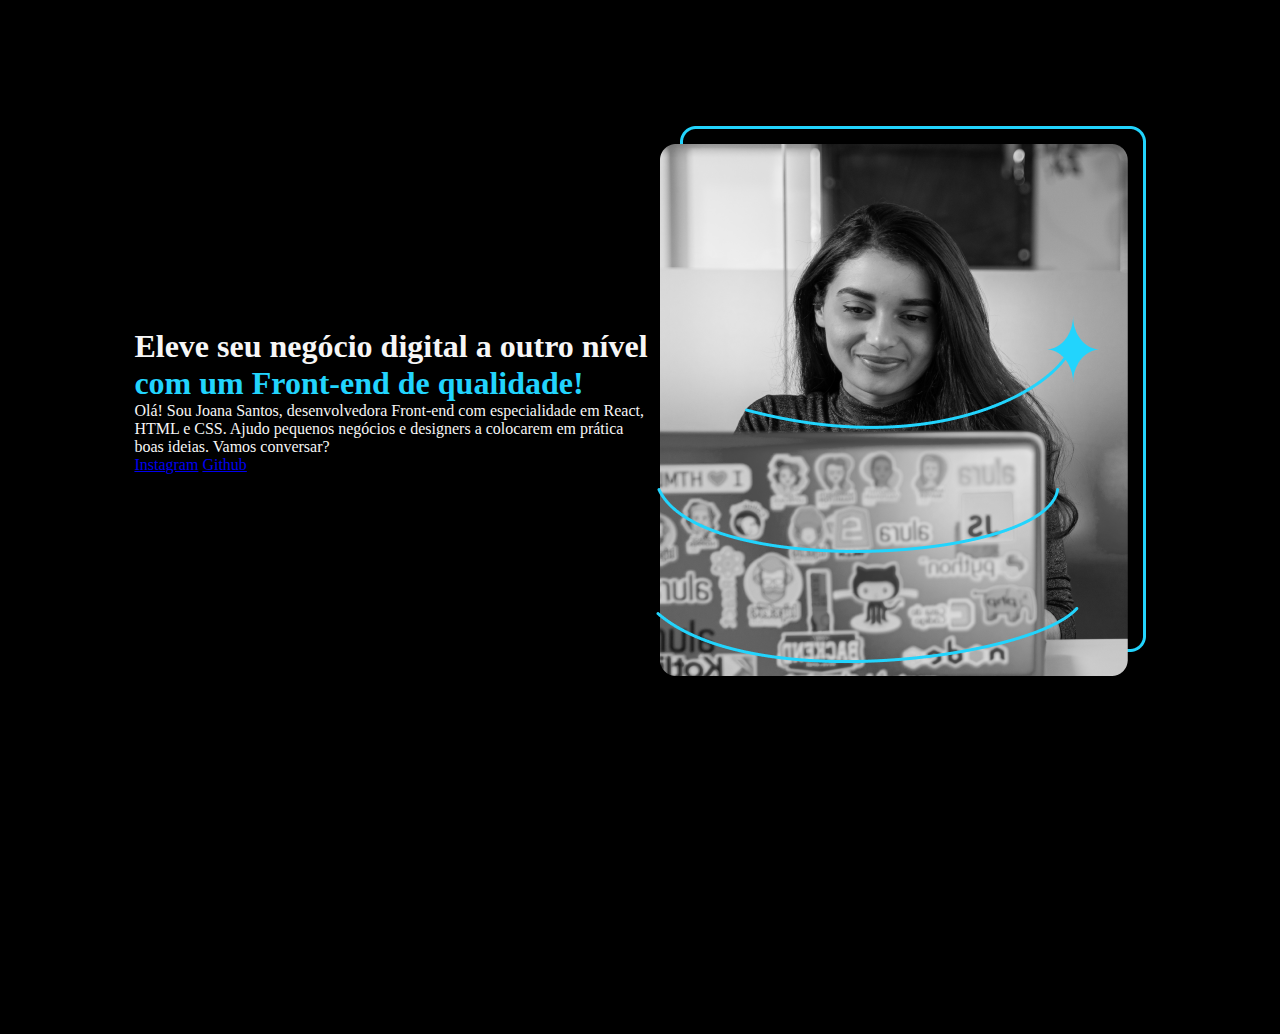
==== index.html @ 321b91aa "add files" ====
<!DOCTYPE html>
<html lang="pt-br">
<head>
    <meta charset="UTF-8">
    <meta http-equiv="X-UA-Compatible" content="IE=edge">
    <meta name="viewport" content="width=device-width, initial-scale=1.0">
    <title>Portifólio</title>
    <link rel="stylesheet" href="style.css">
</head>
<body>
    <header></header>
    <main class="apresentacao">
        <section>
        <h1>Eleve seu negócio digital a outro nível <strong class="titulo-destaque">com um Front-end de qualidade!</strong></h1>
        <p>Olá! Sou Joana Santos, desenvolvedora Front-end com especialidade em React, HTML e CSS. Ajudo pequenos negócios e designers a colocarem em prática boas ideias. Vamos conversar?</p>
        <a href="#">Instagram</a>
        <a href="https://github.com/lirasusejdev">Github</a>
        </section>
        <img src="imagem.png" alt="Imagem de uma mulher programando">
    </main>
    <footer></footer>
</body>
</html>
---- style.css ----
* {
    margin: 0;
    padding: 0;
}

body {
    height: 100vh;
    box-sizing: border-box;
    display: block;
    margin: 8px;
    background-color: #000000;
    color: #F6F6F6;
}

.titulo-destaque {
    color: #22D4FD;
}

.apresentacao {
    margin: 10%;
    display: flex;
    align-items: center;
    justify-content: space-between;
  
}
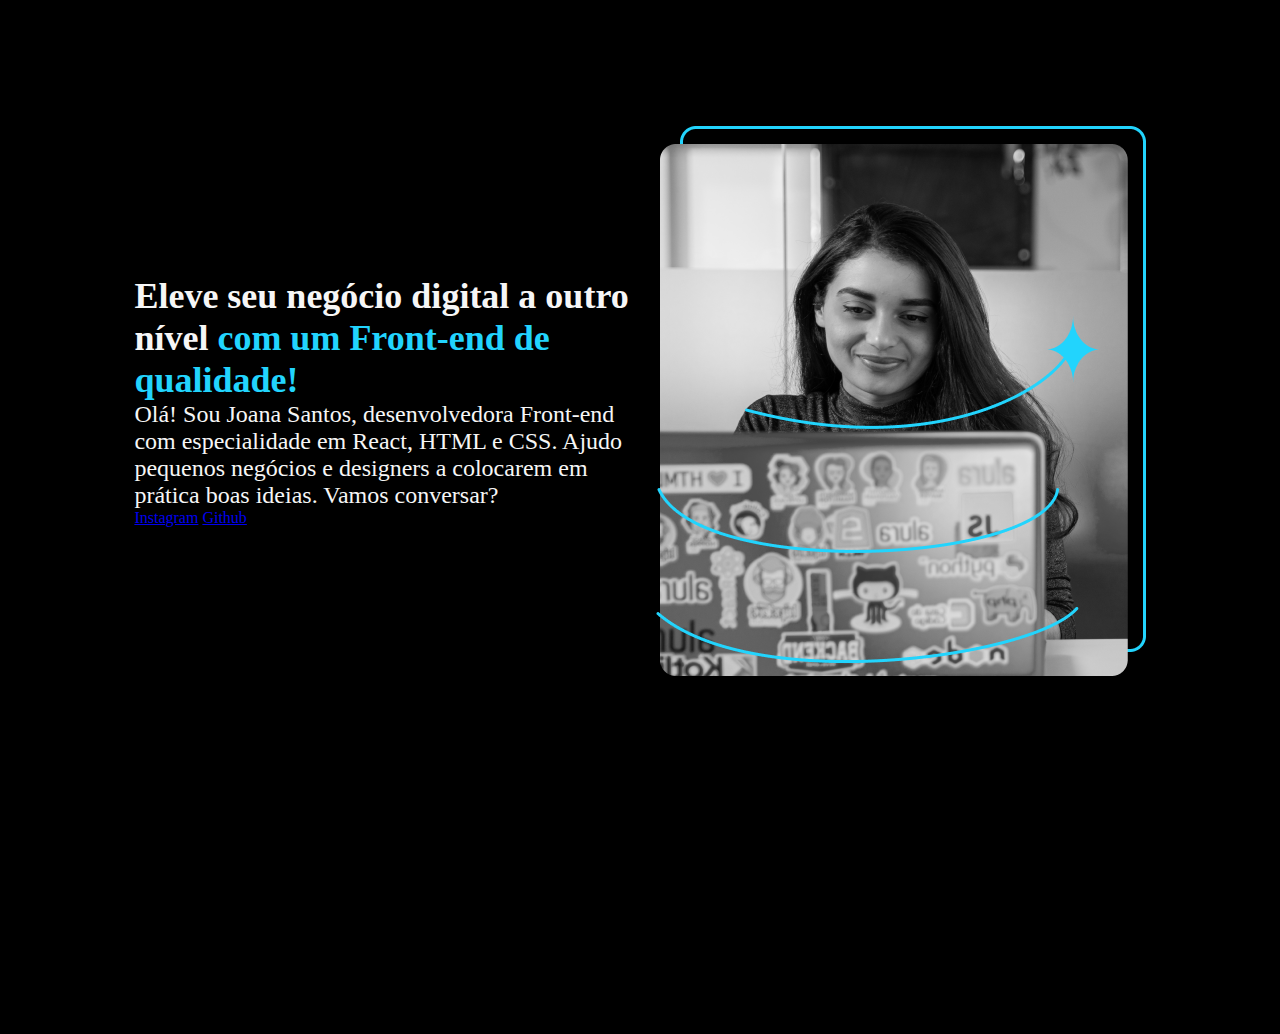
==== commit 42ca7566: "import fonts google" ====
--- a/index.html
+++ b/index.html
@@ -10,9 +10,9 @@
 <body>
     <header></header>
     <main class="apresentacao">
-        <section>
-        <h1>Eleve seu negócio digital a outro nível <strong class="titulo-destaque">com um Front-end de qualidade!</strong></h1>
-        <p>Olá! Sou Joana Santos, desenvolvedora Front-end com especialidade em React, HTML e CSS. Ajudo pequenos negócios e designers a colocarem em prática boas ideias. Vamos conversar?</p>
+        <section class="apresentacao__conteudo">
+        <h1 class="apresentacao__conteudo__titulo">Eleve seu negócio digital a outro nível <strong class="titulo-destaque">com um Front-end de qualidade!</strong></h1>
+        <p class="apresentacao__conteudo__texto">Olá! Sou Joana Santos, desenvolvedora Front-end com especialidade em React, HTML e CSS. Ajudo pequenos negócios e designers a colocarem em prática boas ideias. Vamos conversar?</p>
         <a href="#">Instagram</a>
         <a href="https://github.com/lirasusejdev">Github</a>
         </section>
--- a/style.css
+++ b/style.css
@@ -2,6 +2,8 @@
     margin: 0;
     padding: 0;
 }
+
+@import url('https://fonts.googleapis.com/css2?family=Krona+One&family=Montserrat:ital,wght@0,100..900;1,100..900&display=swap');
 
 body {
     height: 100vh;
@@ -22,4 +24,18 @@
     align-items: center;
     justify-content: space-between;
   
+}
+
+.apresentacao__conteudo {
+    width: 615px;
+}
+
+.apresentacao__conteudo__titulo {
+    font-size: 36px;
+    font-family: "Krona One", serif;;
+}
+
+.apresentacao__conteudo__texto {
+    font-size: 24px;
+    font-family: "Montserrat", serif;;
 }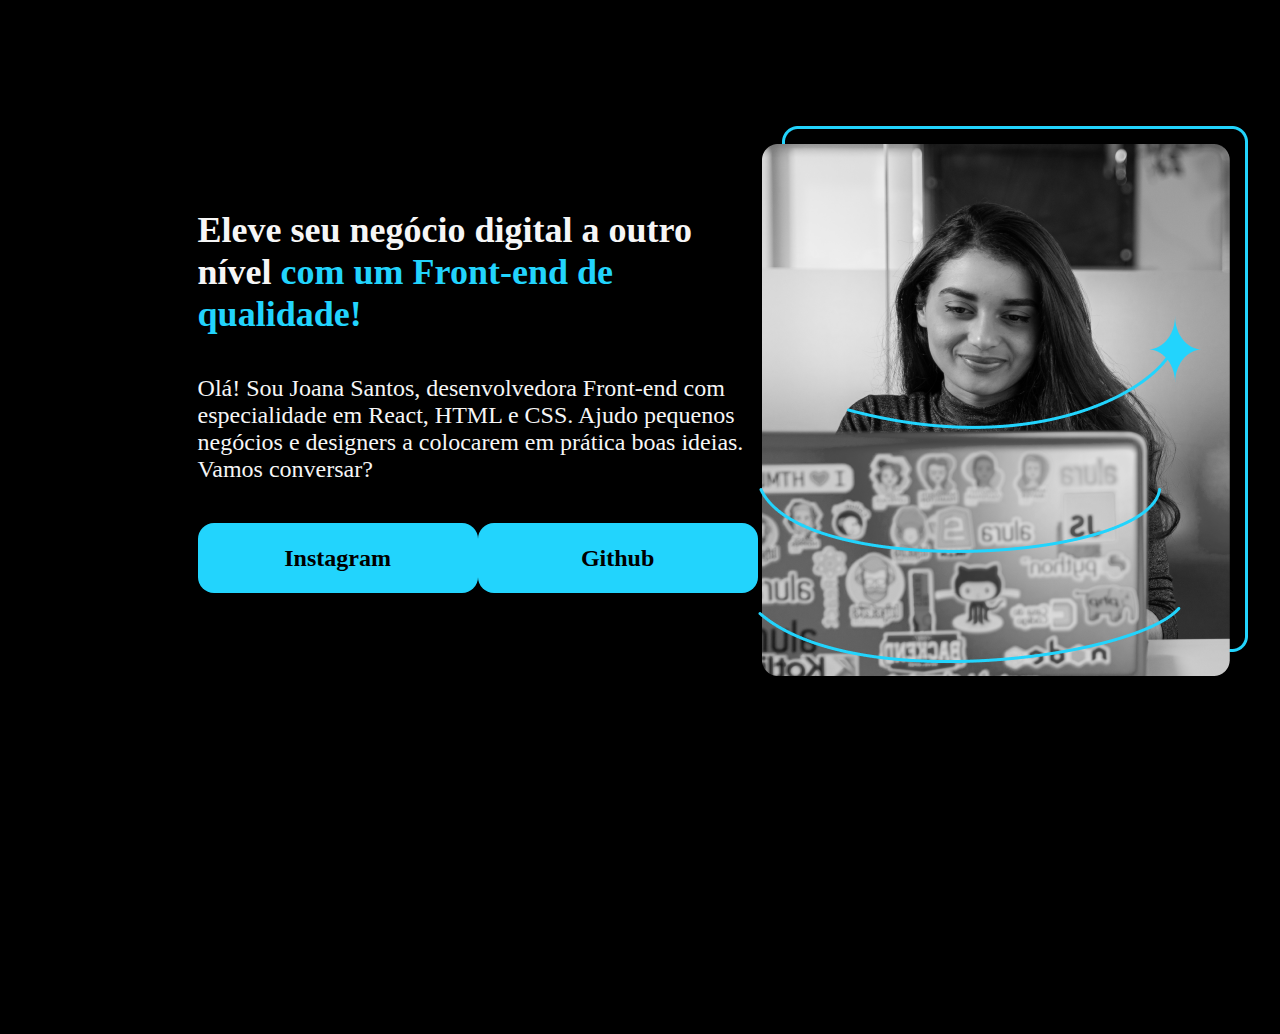
==== commit 32082ef5: "posicionamento de elementos" ====
--- a/index.html
+++ b/index.html
@@ -13,8 +13,10 @@
         <section class="apresentacao__conteudo">
         <h1 class="apresentacao__conteudo__titulo">Eleve seu negócio digital a outro nível <strong class="titulo-destaque">com um Front-end de qualidade!</strong></h1>
         <p class="apresentacao__conteudo__texto">Olá! Sou Joana Santos, desenvolvedora Front-end com especialidade em React, HTML e CSS. Ajudo pequenos negócios e designers a colocarem em prática boas ideias. Vamos conversar?</p>
-        <a href="#">Instagram</a>
-        <a href="https://github.com/lirasusejdev">Github</a>
+        <div class="apresentacao__links">
+             <a class="apresentacao__links__link" href="#">Instagram</a>
+             <a class="apresentacao__links__link" href="https://github.com/lirasusejdev">Github</a>
+        </div>
         </section>
         <img src="imagem.png" alt="Imagem de uma mulher programando">
     </main>
--- a/style.css
+++ b/style.css
@@ -19,7 +19,7 @@
 }
 
 .apresentacao {
-    margin: 10%;
+    margin: 10% 15%;
     display: flex;
     align-items: center;
     justify-content: space-between;
@@ -28,6 +28,9 @@
 
 .apresentacao__conteudo {
     width: 615px;
+    display: flex;
+    flex-direction: column;
+    gap: 40px;
 }
 
 .apresentacao__conteudo__titulo {
@@ -38,4 +41,22 @@
 .apresentacao__conteudo__texto {
     font-size: 24px;
     font-family: "Montserrat", serif;;
+}
+
+.apresentacao__links {
+    display: flex;
+    justify-content: space-between;
+}
+
+.apresentacao__links__link {
+    background-color: #22D4FD;
+    width: 280px;
+    text-align: center;
+    border-radius: 16px;
+    font-size: 24px;
+    font-weight: 600;
+    padding: 21.5px 0;
+    text-decoration: none;
+    color: #000000;
+    font-family: "Montserrat", serif;
 }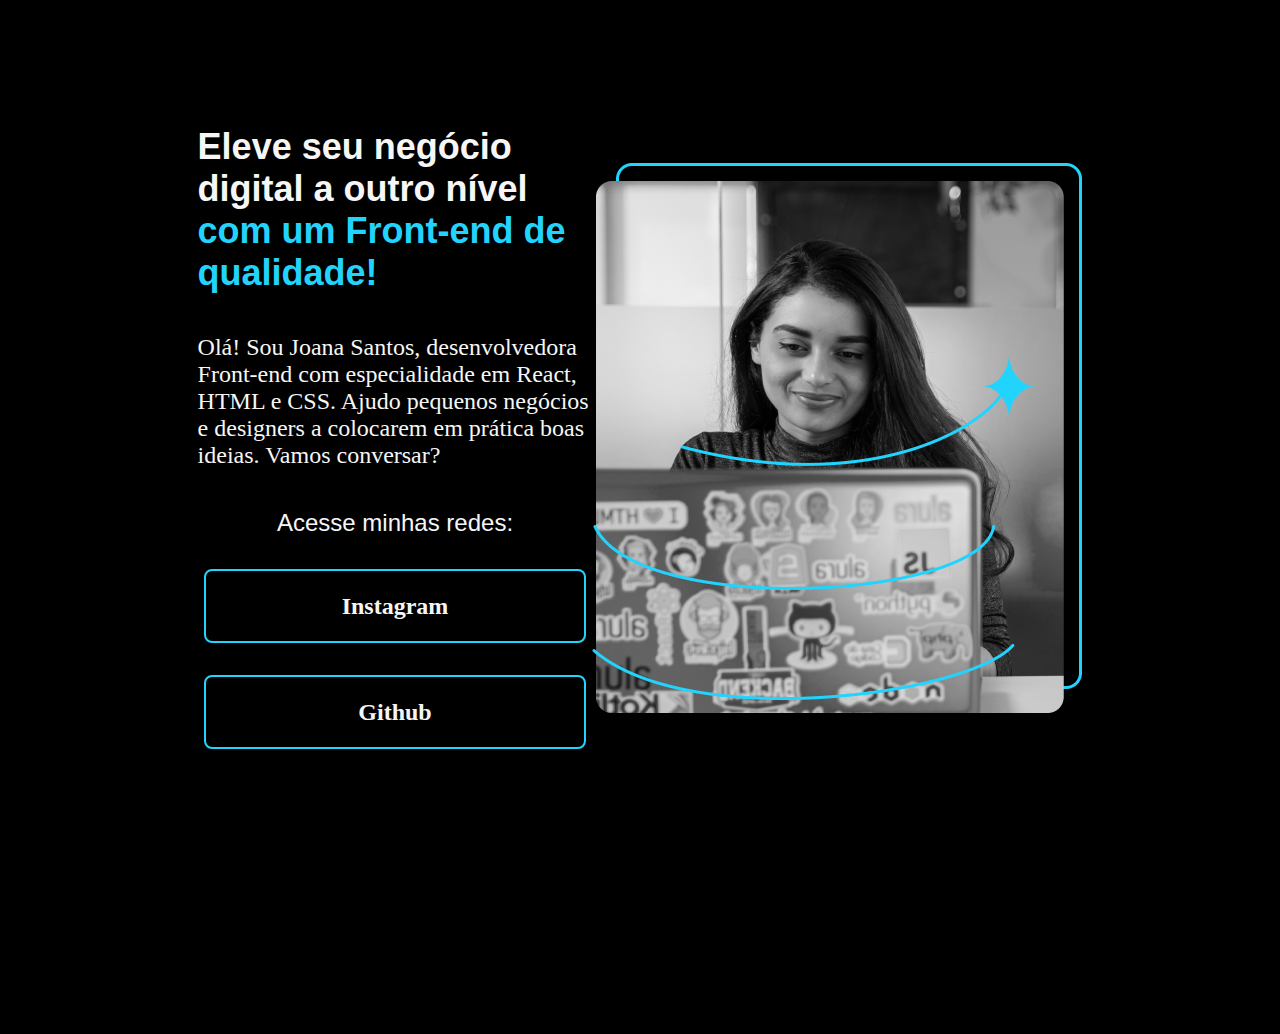
==== commit 12f81eea: "adicionado README.md" ====
--- a/index.html
+++ b/index.html
@@ -14,6 +14,7 @@
         <h1 class="apresentacao__conteudo__titulo">Eleve seu negócio digital a outro nível <strong class="titulo-destaque">com um Front-end de qualidade!</strong></h1>
         <p class="apresentacao__conteudo__texto">Olá! Sou Joana Santos, desenvolvedora Front-end com especialidade em React, HTML e CSS. Ajudo pequenos negócios e designers a colocarem em prática boas ideias. Vamos conversar?</p>
         <div class="apresentacao__links">
+            <h2 class="apresentacao__links__subtitulo">Acesse minhas redes:</h2>
              <a class="apresentacao__links__link" href="#">Instagram</a>
              <a class="apresentacao__links__link" href="https://github.com/lirasusejdev">Github</a>
         </div>
--- a/style.css
+++ b/style.css
@@ -35,7 +35,7 @@
 
 .apresentacao__conteudo__titulo {
     font-size: 36px;
-    font-family: "Krona One", serif;;
+    font-family: "Krona One", sans-serif;;
 }
 
 .apresentacao__conteudo__texto {
@@ -45,18 +45,29 @@
 
 .apresentacao__links {
     display: flex;
+    flex-direction: column;
     justify-content: space-between;
+    align-items: center;
+    gap: 32px;
+}
+
+.apresentacao__links__subtitulo {
+    font-family: 'Krona One', sans-serif;
+    font-weight: 400;
+    font-size: 24px;
+    
 }
 
 .apresentacao__links__link {
-    background-color: #22D4FD;
-    width: 280px;
+    border: 2px solid #22D4FD;
+    width: 378px;
     text-align: center;
-    border-radius: 16px;
+    border-radius: 8px;
     font-size: 24px;
     font-weight: 600;
     padding: 21.5px 0;
     text-decoration: none;
-    color: #000000;
+    color: #F6F6F6;
     font-family: "Montserrat", serif;
-}+}
+
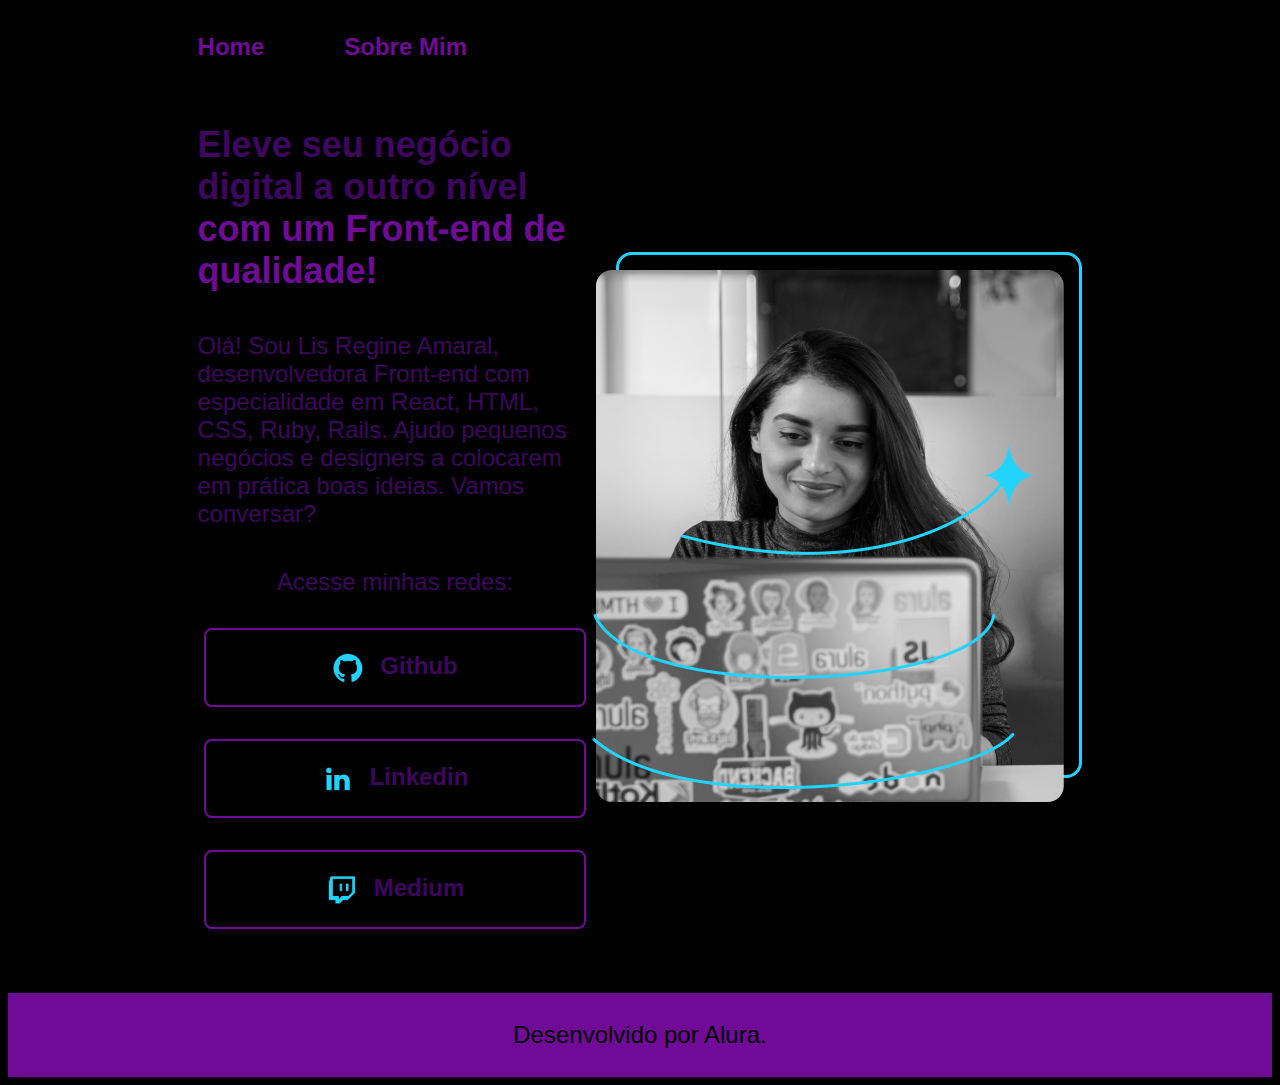
==== commit d0d1afa1: "atualizações CSS, HTML" ====
--- a/index.html
+++ b/index.html
@@ -5,22 +5,28 @@
     <meta http-equiv="X-UA-Compatible" content="IE=edge">
     <meta name="viewport" content="width=device-width, initial-scale=1.0">
     <title>Portifólio</title>
-    <link rel="stylesheet" href="style.css">
+    <link rel="stylesheet" href="./styles/style.css">
 </head>
 <body>
-    <header></header>
+    <header class="cabecalho">
+        <nav class="cabecalho__menu">
+            <a class="cabecalho__menu__link" href="index.html">Home</a>
+            <a class="cabecalho__menu__link" href="about.html">Sobre Mim</a>
+        </nav>
+    </header>
     <main class="apresentacao">
         <section class="apresentacao__conteudo">
         <h1 class="apresentacao__conteudo__titulo">Eleve seu negócio digital a outro nível <strong class="titulo-destaque">com um Front-end de qualidade!</strong></h1>
-        <p class="apresentacao__conteudo__texto">Olá! Sou Joana Santos, desenvolvedora Front-end com especialidade em React, HTML e CSS. Ajudo pequenos negócios e designers a colocarem em prática boas ideias. Vamos conversar?</p>
+        <p class="apresentacao__conteudo__texto">Olá! Sou Lis Regine Amaral, desenvolvedora Front-end com especialidade em React, HTML, CSS, Ruby, Rails. Ajudo pequenos negócios e designers a colocarem em prática boas ideias. Vamos conversar?</p>
         <div class="apresentacao__links">
             <h2 class="apresentacao__links__subtitulo">Acesse minhas redes:</h2>
-             <a class="apresentacao__links__link" href="#">Instagram</a>
-             <a class="apresentacao__links__link" href="https://github.com/lirasusejdev">Github</a>
+             <a class="apresentacao__links__link" href="https://github.com/lirasusejdev"><img src="./assets/Logo Github.png"/>Github</a>
+             <a class="apresentacao__links__link" href="https://www.linkedin.com/in/lis-regine-amaral/"><img src="./assets/Logo linkedin.png"/>Linkedin</a>
+             <a class="apresentacao__links__link" href="https://medium.com/@lirasusejarts"><img src="./assets/Logo Twitch.png"/>Medium</a>
         </div>
         </section>
-        <img src="imagem.png" alt="Imagem de uma mulher programando">
+        <img src="/assets/imagem.png" alt="Imagem de uma mulher programando">
     </main>
-    <footer></footer>
+    <footer class="rodape"><p>Desenvolvido por Alura.</p></footer>
 </body>
 </html>--- a/styles/style.css
+++ b/styles/style.css
@@ -0,0 +1,122 @@
+:root {
+    --cor-primaria: #000000;
+    --cor-secundaria: #3E065F;
+    --cor-terciaria:  #700B97;
+    --cor-hover: #8E05C2;
+
+    --font-primaria: "Krona One", sans-serif;
+    --font-secundaria: "Montserrat", sans-serif;
+}
+
+* {
+    margin: 0;
+    padding: 0;
+}
+
+@import url('https://fonts.googleapis.com/css2?family=Krona+One&family=Montserrat:ital,wght@0,100..900;1,100..900&display=swap');
+
+body {
+    /* height: 100vh; */
+    box-sizing: border-box;
+    display: block;
+    margin: 8px;
+    background-color: var(--cor-primaria);
+    color: var(--cor-secundaria);
+}
+
+
+.titulo-destaque {
+    color: var(--cor-terciaria);
+}
+
+.titulo-destaque:hover {
+    color: #7300f7;
+}
+
+.cabecalho {
+    padding: 2% 0% 0% 15% ;
+}
+
+.cabecalho__menu {
+    display: flex;
+    gap: 80px;
+}
+
+.cabecalho__menu__link {
+    font-family: var(--font-secundaria);
+    font-size: 24px;
+    font-weight: 600;
+    color: var(--cor-terciaria);
+    text-decoration: none;
+}
+
+.apresentacao {
+    padding: 5% 15%;
+    display: flex;
+    align-items: center;
+    justify-content: space-between;
+  
+}
+
+.apresentacao__conteudo {
+    width: 615px;
+    display: flex;
+    flex-direction: column;
+    gap: 40px;
+}
+
+.apresentacao__conteudo__titulo {
+    font-size: 36px;
+    font-family: var(--font-primaria);
+}
+
+.apresentacao__conteudo__texto {
+    font-size: 24px;
+    font-family: var(--font-secundaria);
+}
+
+.apresentacao__links {
+    display: flex;
+    flex-direction: column;
+    justify-content: space-between;
+    align-items: center;
+    gap: 32px;
+}
+
+.apresentacao__links__subtitulo {
+    font-family: var(--font-primaria);
+    font-weight: 400;
+    font-size: 24px;
+    
+}
+
+.apresentacao__links__link {
+    display: flex;
+    justify-content: center;
+    gap: 16px;
+    border: 2px solid var(--cor-terciaria);
+    width: 378px;
+    text-align: center;
+    border-radius: 8px;
+    font-size: 24px;
+    font-weight: 600;
+    padding: 21.5px 0;
+    text-decoration: none;
+    color: var(--cor-secundaria);
+    font-family: var(--font-secundaria);
+}
+
+.apresentacao__links__link:hover {
+    background-color: var(--cor-hover);
+
+}
+
+.rodape {
+    padding: 28px;
+    color: var(--cor-primaria);
+    background-color: var(--cor-terciaria);
+    text-align: center;
+    font-family: var(--font-secundaria);
+    font-size: 24px;
+    font-weight: 400;
+}
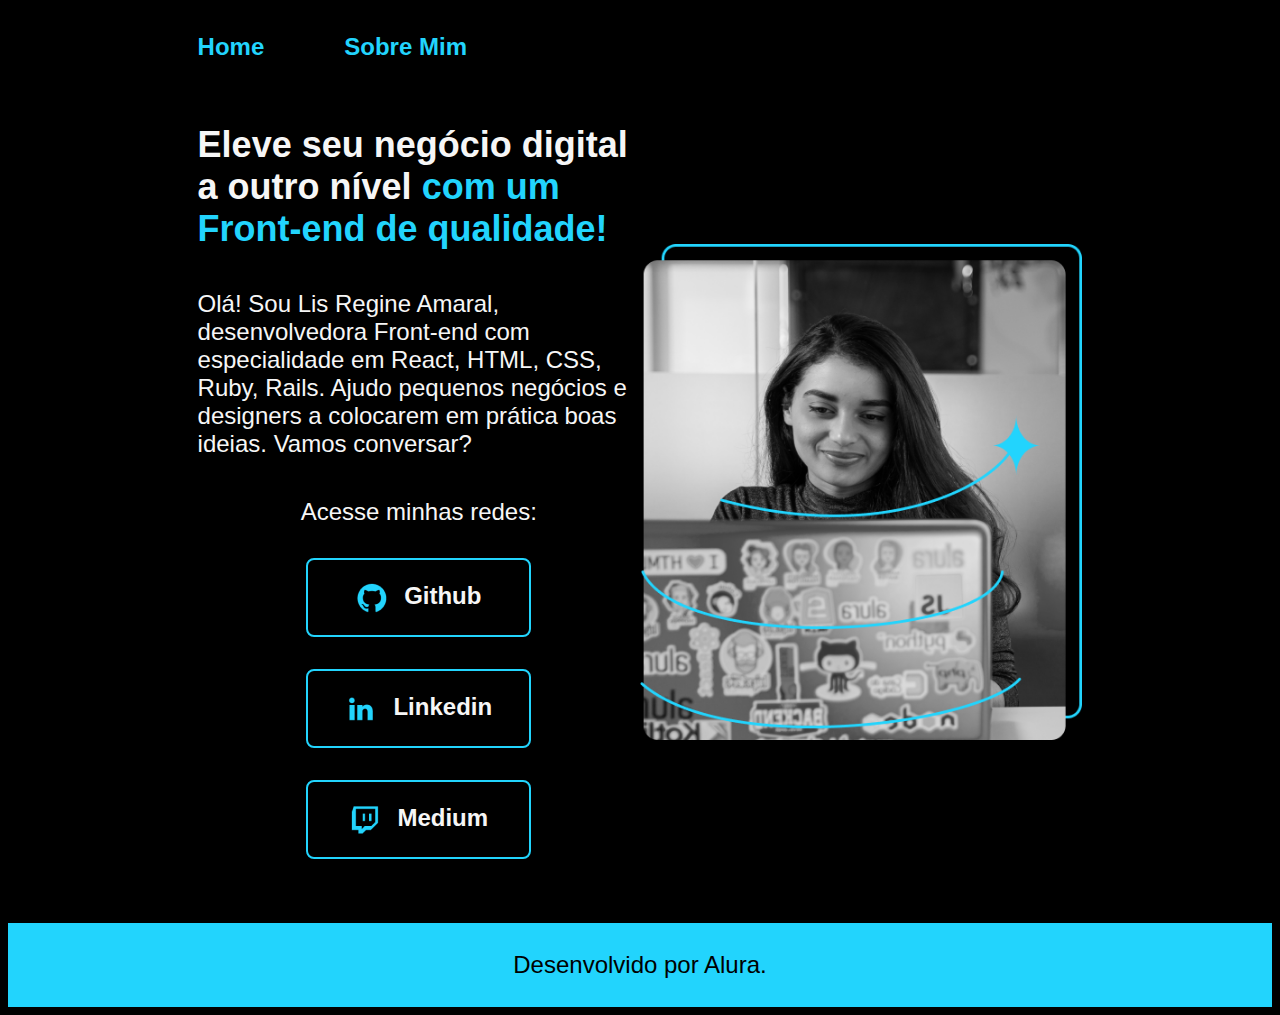
==== commit 73ff55ea: "update CSS" ====
--- a/index.html
+++ b/index.html
@@ -20,12 +20,12 @@
         <p class="apresentacao__conteudo__texto">Olá! Sou Lis Regine Amaral, desenvolvedora Front-end com especialidade em React, HTML, CSS, Ruby, Rails. Ajudo pequenos negócios e designers a colocarem em prática boas ideias. Vamos conversar?</p>
         <div class="apresentacao__links">
             <h2 class="apresentacao__links__subtitulo">Acesse minhas redes:</h2>
-             <a class="apresentacao__links__link" href="https://github.com/lirasusejdev"><img src="./assets/Logo Github.png"/>Github</a>
-             <a class="apresentacao__links__link" href="https://www.linkedin.com/in/lis-regine-amaral/"><img src="./assets/Logo linkedin.png"/>Linkedin</a>
-             <a class="apresentacao__links__link" href="https://medium.com/@lirasusejarts"><img src="./assets/Logo Twitch.png"/>Medium</a>
+             <a class="apresentacao__links__navegacao" href="https://github.com/lirasusejdev"><img src="./assets/Logo Github.png"/>Github</a>
+             <a class="apresentacao__links__navegacao" href="https://www.linkedin.com/in/lis-regine-amaral/"><img src="./assets/Logo linkedin.png"/>Linkedin</a>
+             <a class="apresentacao__links__navegacao" href="https://medium.com/@lirasusejarts"><img src="./assets/Logo Twitch.png"/>Medium</a>
         </div>
         </section>
-        <img src="/assets/imagem.png" alt="Imagem de uma mulher programando">
+        <img class="apresentacao__imagem" src="/assets/imagem.png" alt="Imagem de uma mulher programando">
     </main>
     <footer class="rodape"><p>Desenvolvido por Alura.</p></footer>
 </body>
--- a/styles/style.css
+++ b/styles/style.css
@@ -1,8 +1,8 @@
 :root {
     --cor-primaria: #000000;
-    --cor-secundaria: #3E065F;
-    --cor-terciaria:  #700B97;
-    --cor-hover: #8E05C2;
+    --cor-secundaria: #F6F6F6;
+    --cor-terciaria: #22D4FD;
+    --cor-hover: #272727;
 
     --font-primaria: "Krona One", sans-serif;
     --font-secundaria: "Montserrat", sans-serif;
@@ -19,7 +19,7 @@
     /* height: 100vh; */
     box-sizing: border-box;
     display: block;
-    margin: 8px;
+    margin: 0.5rem;
     background-color: var(--cor-primaria);
     color: var(--cor-secundaria);
 }
@@ -39,12 +39,12 @@
 
 .cabecalho__menu {
     display: flex;
-    gap: 80px;
+    gap: 5rem;
 }
 
 .cabecalho__menu__link {
     font-family: var(--font-secundaria);
-    font-size: 24px;
+    font-size: 1.5rem;
     font-weight: 600;
     color: var(--cor-terciaria);
     text-decoration: none;
@@ -59,19 +59,19 @@
 }
 
 .apresentacao__conteudo {
-    width: 615px;
+    width: 50%;
     display: flex;
     flex-direction: column;
-    gap: 40px;
+    gap: 2.5rem;
 }
 
 .apresentacao__conteudo__titulo {
-    font-size: 36px;
+    font-size: 2.25rem;
     font-family: var(--font-primaria);
 }
 
 .apresentacao__conteudo__texto {
-    font-size: 24px;
+    font-size: 1.5rem;
     font-family: var(--font-secundaria);
 }
 
@@ -80,25 +80,25 @@
     flex-direction: column;
     justify-content: space-between;
     align-items: center;
-    gap: 32px;
+    gap: 2rem;
 }
 
 .apresentacao__links__subtitulo {
     font-family: var(--font-primaria);
     font-weight: 400;
-    font-size: 24px;
+    font-size: 1.5rem;
     
 }
 
-.apresentacao__links__link {
+.apresentacao__links__navegacao {
     display: flex;
     justify-content: center;
-    gap: 16px;
+    gap: 1rem;
     border: 2px solid var(--cor-terciaria);
-    width: 378px;
+    width: 50%;
     text-align: center;
-    border-radius: 8px;
-    font-size: 24px;
+    border-radius: 0.5rem;
+    font-size: 1.5rem;
     font-weight: 600;
     padding: 21.5px 0;
     text-decoration: none;
@@ -106,17 +106,21 @@
     font-family: var(--font-secundaria);
 }
 
-.apresentacao__links__link:hover {
+.apresentacao__links__navegacao:hover {
     background-color: var(--cor-hover);
 
 }
 
+.apresentacao__imagem {
+    width: 50%;
+}
+
 .rodape {
-    padding: 28px;
+    padding: 1.75rem;
     color: var(--cor-primaria);
     background-color: var(--cor-terciaria);
     text-align: center;
     font-family: var(--font-secundaria);
-    font-size: 24px;
+    font-size: 1.5rem;
     font-weight: 400;
 }
